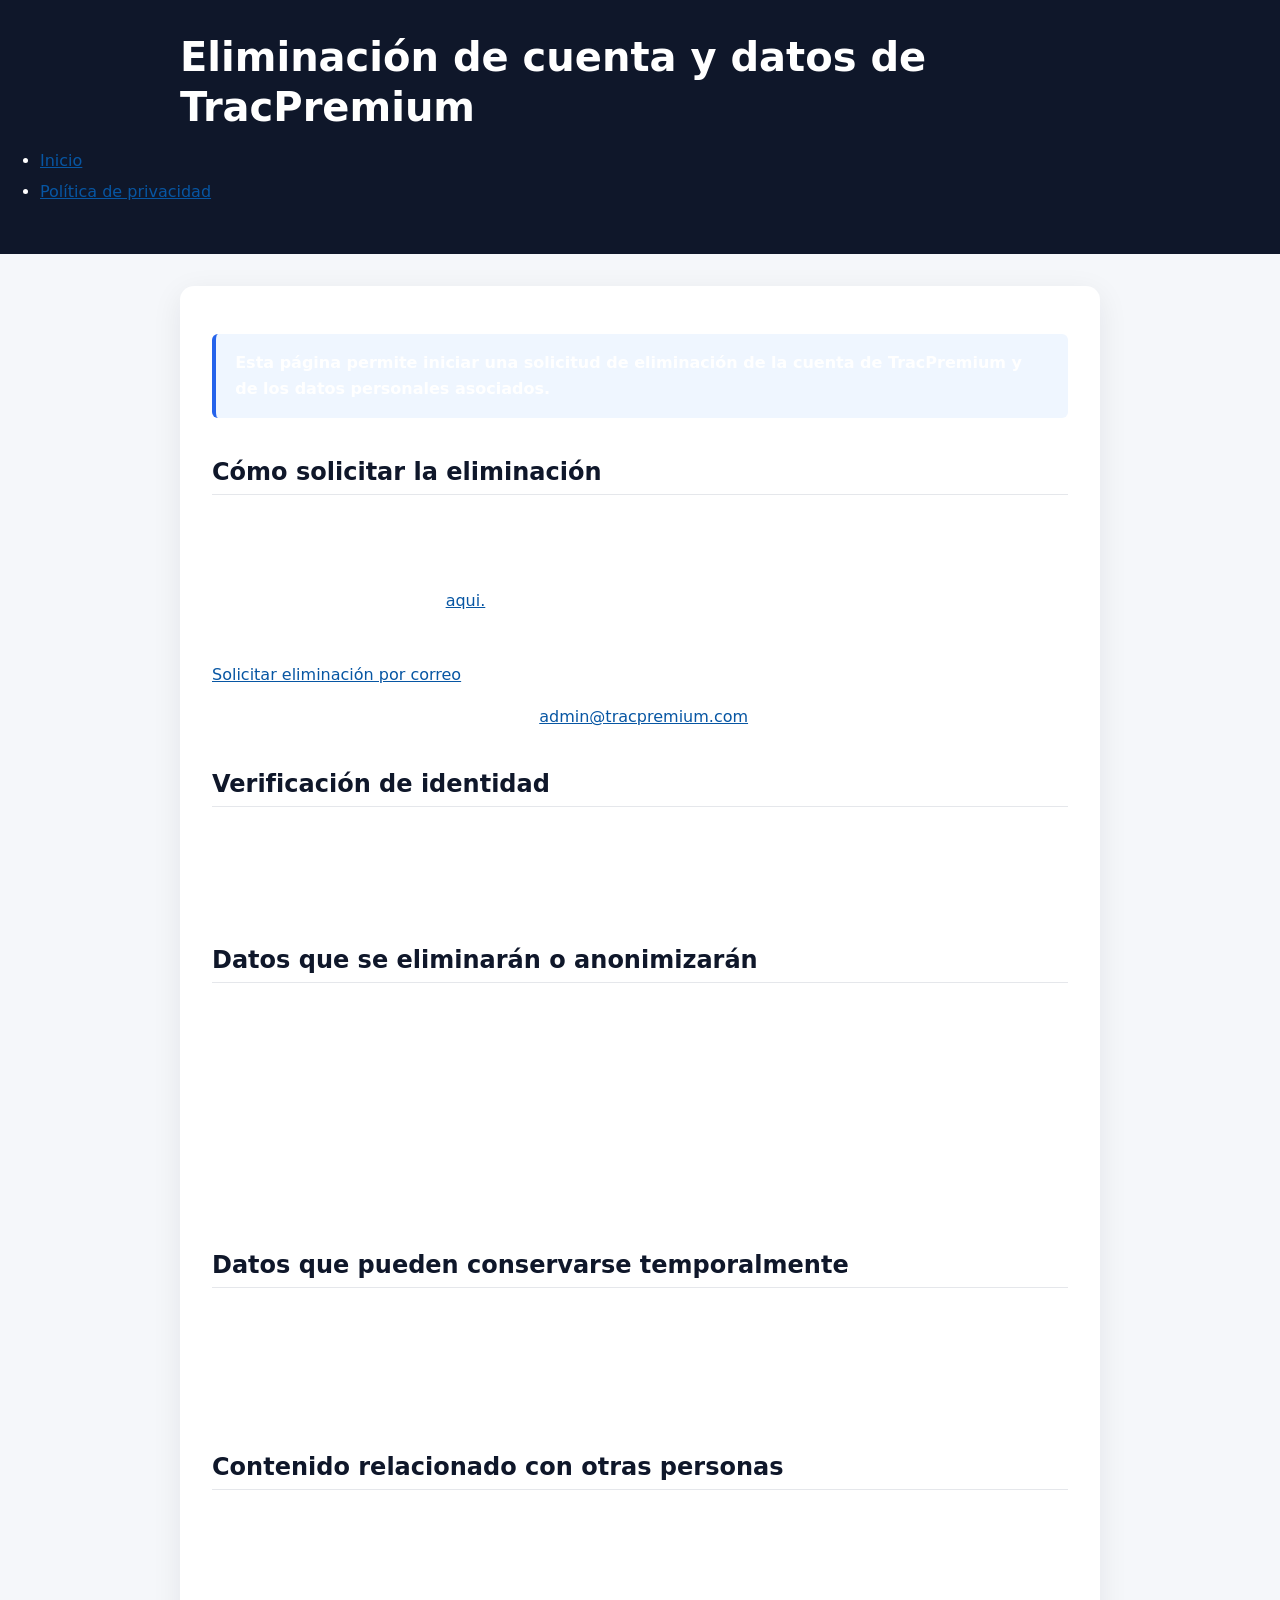
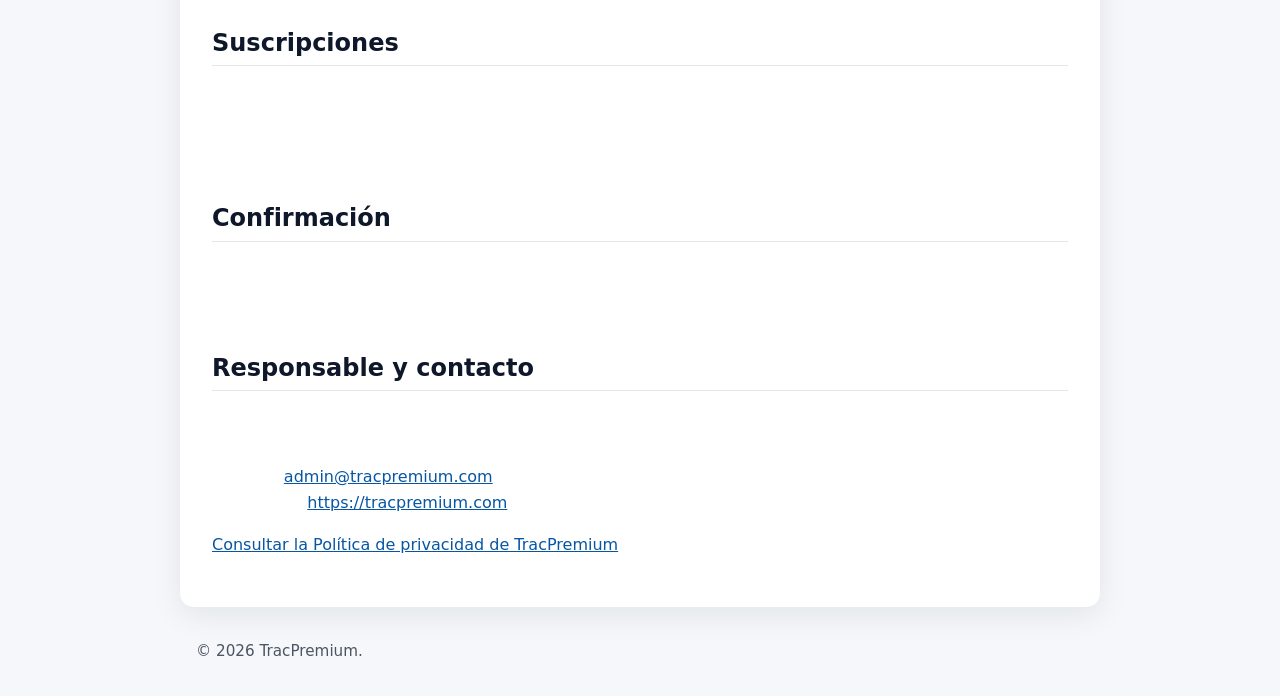
==== frontend/pages/EliminacionDeCuenta.html @ 428cd401 "first commit" ====
<!DOCTYPE html>
<html lang="es">
<head>
  <meta charset="UTF-8">
  <meta name="viewport" content="width=device-width, initial-scale=1.0">
  <meta name="description" content="Solicitud de eliminación de cuenta y datos de TracPremium.">
  <title>Eliminar cuenta | TracPremium</title>
    <link rel="stylesheet" href="../css/style.css">
</head>
<body class="privacy-policy">
  <header>
    <h1>Eliminación de cuenta y datos de TracPremium</h1>
    <nav>
      <ul>
        <li><a href="../index.html">Inicio</a></li>
        <li><a href="../pages/PoliticasDePrivacidad.html">Política de privacidad</a></li>
      </ul>
    </nav>
  </header>
  <main>
    <p class="notice"><strong>Esta página permite iniciar una solicitud de eliminación de la cuenta de TracPremium y de los datos personales asociados.</strong></p>

    <h2>Cómo solicitar la eliminación</h2>
    <p>Puedes iniciar la solicitud de cualquiera de estas maneras:</p>
    <ol>
      <li>Desde la aplicación: <strong>Perfil → Seguridad y Configuracion →  Eliminar cuenta</strong>.</li>
      <li>Por formulario solicitando <a href="./formulario.html">aqui.</a></li>
      <li>Por correo electrónico, pulsando el siguiente enlace:</li>
      
    </ol>
    <p><a href="mailto:admin@tracpremium.com?subject=Solicitud%20de%20eliminaci%C3%B3n%20de%20cuenta%20TracPremium&body=Nombre%20completo%3A%0ACorreo%20o%20tel%C3%A9fono%20asociado%3A%0ARol%20de%20usuario%3A%0A%0ASolicito%20la%20eliminaci%C3%B3n%20de%20mi%20cuenta%20de%20TracPremium%20y%20de%20los%20datos%20personales%20asociados.">Solicitar eliminación por correo</a></p>
    <p>También puedes escribir directamente a <a href="mailto:admin@tracpremium.com">admin@tracpremium.com</a>. <strong>Nunca envíes tu contraseña</strong>.</p>

    <h2>Verificación de identidad</h2>
    <p>Para proteger la cuenta frente a solicitudes no autorizadas, podremos pedir el correo electrónico o teléfono asociado, el nombre completo, el rol de usuario y un código de verificación u otra comprobación razonable.</p>

    <h2>Datos que se eliminarán o anonimizarán</h2>
    <ul>
      <li>Perfil, credenciales y tokens de sesión.</li>
      <li>Tokens de notificaciones y preferencias.</li>
      <li>Datos de contacto y fotografía de perfil.</li>
      <li>Documentos de verificación que ya no deban conservarse.</li>
      <li>Ubicaciones y datos técnicos que ya no sean necesarios.</li>
      <li>Contenido privado y otros datos vinculados a la cuenta que no estén sujetos a una obligación legítima de conservación.</li>
    </ul>

    <h2>Datos que pueden conservarse temporalmente</h2>
    <p>Algunos datos podrán permanecer bloqueados o restringidos durante el tiempo necesario para cumplir obligaciones legales, fiscales o contables; prevenir fraude o abuso; resolver pagos, viajes o reclamaciones; investigar incidencias de seguridad; defender derechos; o atender requerimientos de autoridades.</p>

    <h2>Contenido relacionado con otras personas</h2>
    <p>Determinados mensajes, registros de viajes, facturas, transacciones o valoraciones pueden conservarse cuando sean necesarios para otras partes, obligaciones legales o prevención del fraude. Cuando sea posible, se desvincularán de la identidad del usuario.</p>

    <h2>Suscripciones</h2>
    <p>La eliminación de la cuenta no cancela automáticamente una suscripción gestionada por Google Play, Stripe u otro proveedor externo. El usuario deberá revisar y cancelar la suscripción mediante el proveedor correspondiente cuando resulte necesario.</p>

    <h2>Confirmación</h2>
    <p>Una vez validada y procesada la solicitud, enviaremos una confirmación al correo electrónico o teléfono verificado. La eliminación permanente no puede deshacerse.</p>

    <h2>Responsable y contacto</h2>
    <p><strong>Responsable del tratamiento:</strong> Andrés Cudugnello<br>
       <strong>Condición:</strong> Persona física, titular de la marca TracPremium en España y responsable del tratamiento<br>
       <strong>Correo:</strong> <a href="mailto:admin@tracpremium.com">admin@tracpremium.com</a><br>
       <strong>Sitio web:</strong> <a href="https://tracpremium.com">https://tracpremium.com</a></p>

    <p><a href="https://tracpremium.com/politica-de-privacidad">Consultar la Política de privacidad de TracPremium</a></p>
  </main>
  <footer>© 2026 TracPremium.</footer>
</body>
</html>
---- frontend/css/style.css ----
:root {
  color-scheme: light dark;
}

* {
  box-sizing: border-box;
}
.index{
  background-image: url(../img/background.jpg);
  background-size: cover;
  background-position: center;
}
body.privacy-policy {
  margin: 0;
  font-family: system-ui, -apple-system, BlinkMacSystemFont, "Segoe UI", sans-serif;
  line-height: 1.65;
  background: #f5f7fa;
  color: #1f2937;
}

header {
  background: #0f172a;
  color: white;
  padding: 2rem 1rem;
}

header h1 {
  max-width: 920px;
  margin: 0 auto;
  font-size: clamp(1.8rem, 4vw, 2.5rem);
  color: white;
}

main {
  max-width: 920px;
  margin: 2rem auto;
  padding: 2rem;
  background: white;
  border-radius: 14px;
  box-shadow: 0 8px 30px rgba(15, 23, 42, 0.08);
}

h1,
h2,
h3 {
  line-height: 1.25;
  color: #0f172a;
  scroll-margin-top: 1rem;
}

h2 {
  margin-top: 2.4rem;
  padding-bottom: 0.45rem;
  border-bottom: 1px solid #e5e7eb;
}

h3 {
  margin-top: 1.7rem;
}

p {
  margin: 1rem 0;
  color: white;
}

ul,
ol {
  padding-left: 1.5rem;
}

li {
  margin: 0.3rem 0;
  color: white;
}

a {
  color: #0756a3;
  overflow-wrap: anywhere;
}

.notice {
  padding: 1rem 1.2rem;
  background: #eff6ff;
  border-left: 4px solid #2563eb;
  border-radius: 6px;
}

footer {
  max-width: 920px;
  margin: 0 auto 2rem;
  padding: 0 1rem;
  color: #4b5563;
  font-size: 0.95rem;
}

@media (max-width: 700px) {
  header {
    padding: 1.5rem 1rem;
  }

  main {
    margin: 1rem;
    padding: 1.25rem;
    border-radius: 10px;
  }

  h2 {
    margin-top: 2rem;
  }
}

@media (prefers-color-scheme: dark) {
  body.privacy-policy {
    background: #0b1120;
    color: #e5e7eb;
  }

  main {
    background: #111827;
    box-shadow: none;
  }

  header {
    background: #020617;
  }

  h1,
  h2,
  h3 {
    color: #f9fafb;
  }

  header h1 {
    color: white;
  }

  h2 {
    border-color: #374151;
  }

  a {
    color: #93c5fd;
  }

  .notice {
    background: #172554;
    border-left-color: #60a5fa;
  }

  footer {
    color: #9ca3af;
  }
}
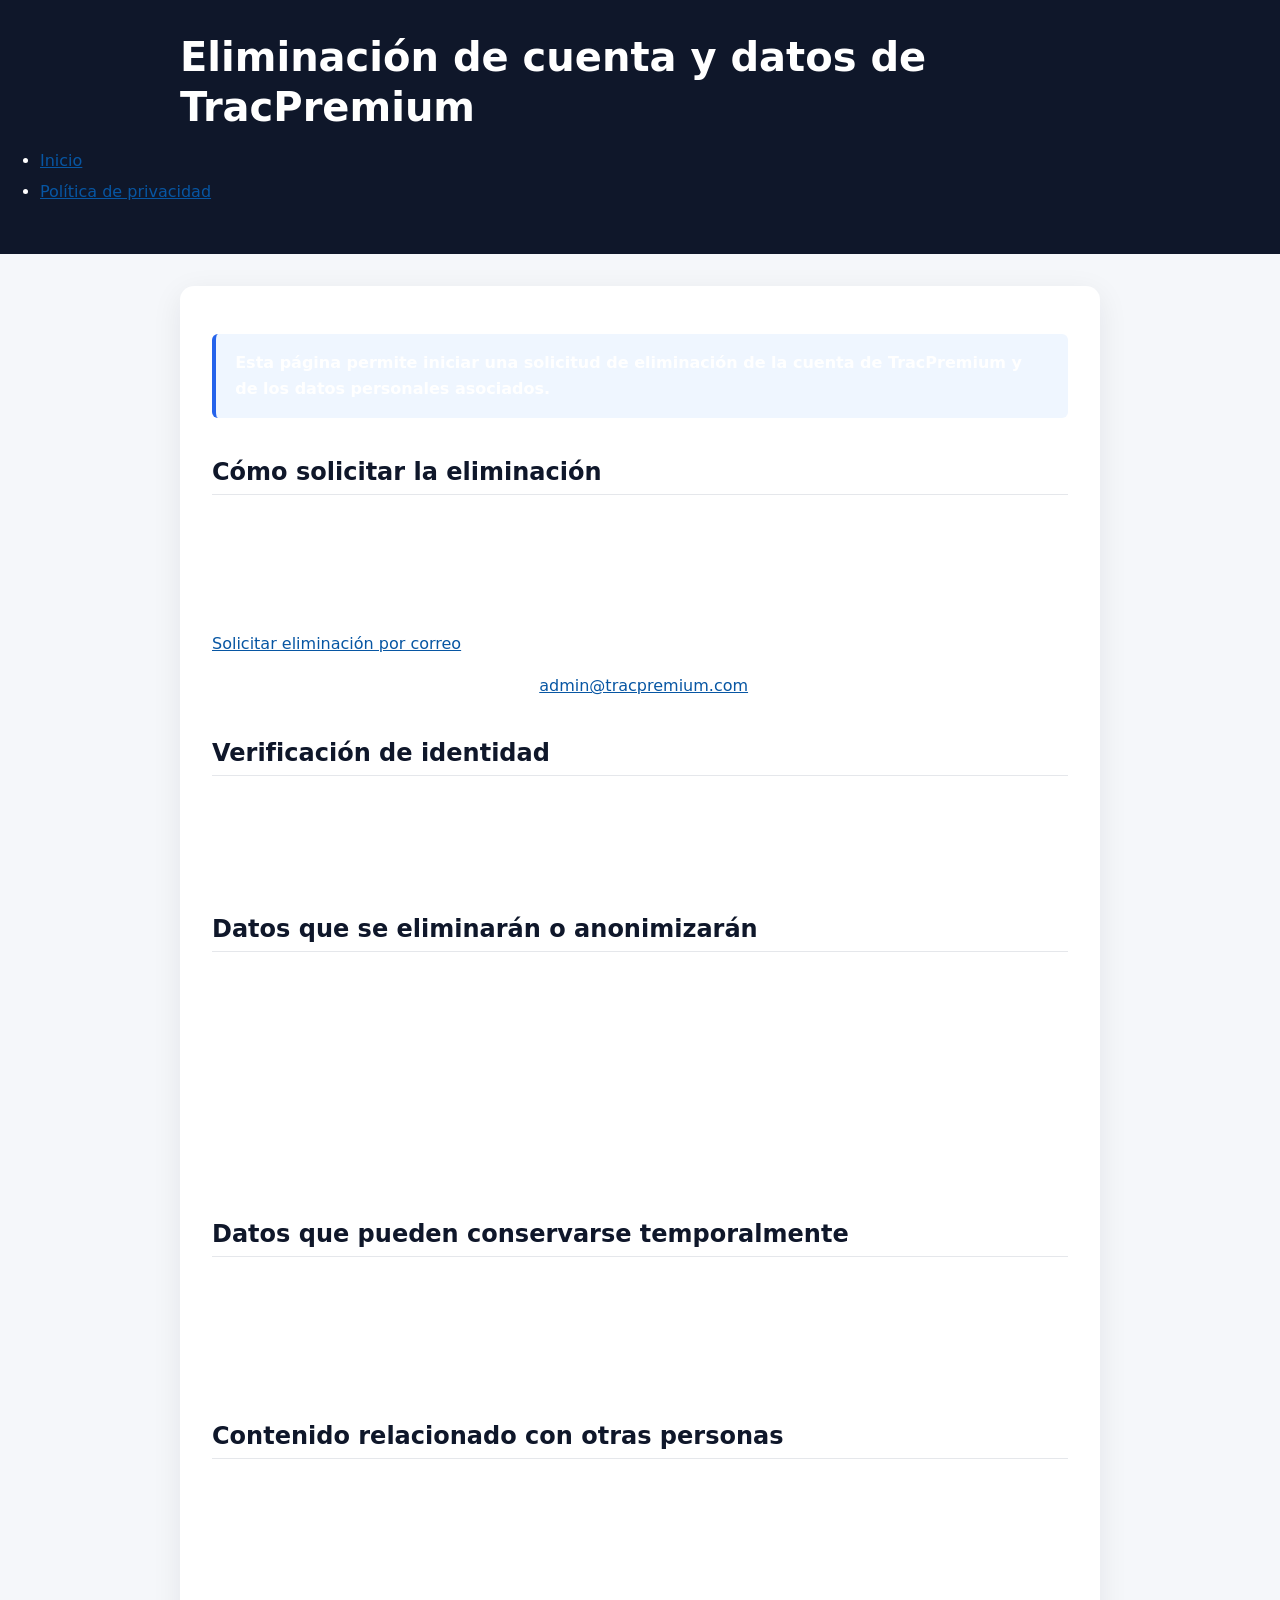
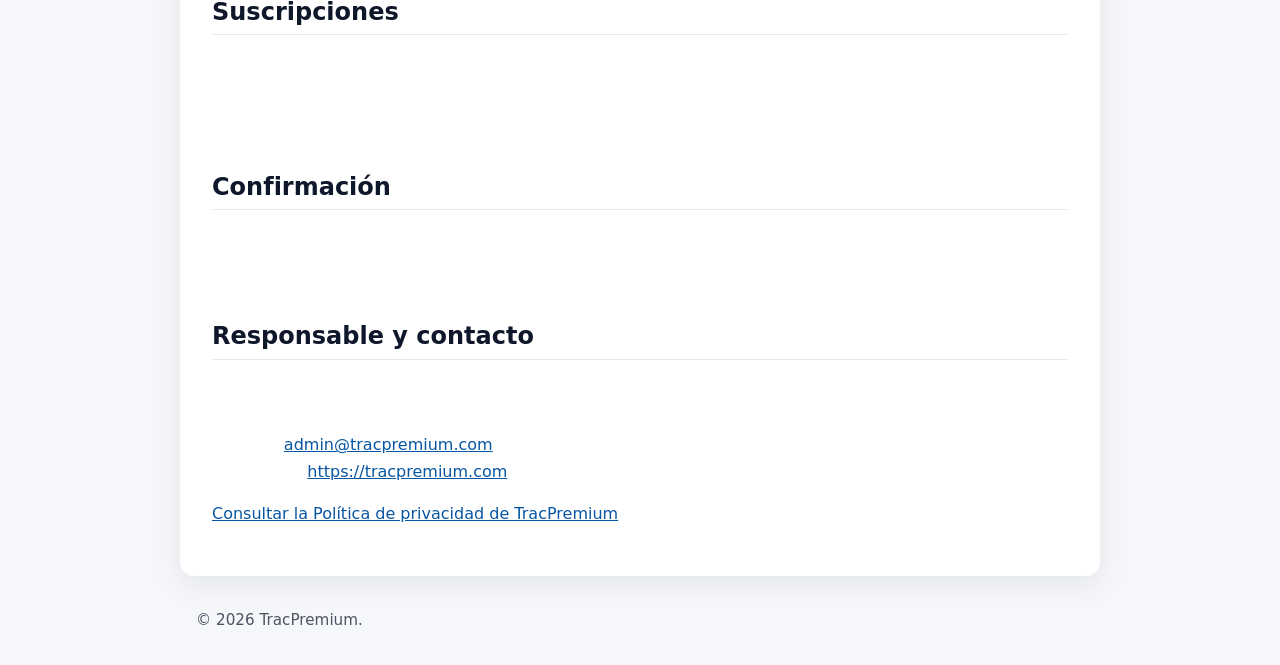
==== commit 82344ebd: "Remove form link for account deletion Removed the link to the form for account deletion requests." ====
--- a/frontend/pages/EliminacionDeCuenta.html
+++ b/frontend/pages/EliminacionDeCuenta.html
@@ -24,7 +24,6 @@
     <p>Puedes iniciar la solicitud de cualquiera de estas maneras:</p>
     <ol>
       <li>Desde la aplicación: <strong>Perfil → Seguridad y Configuracion →  Eliminar cuenta</strong>.</li>
-      <li>Por formulario solicitando <a href="./formulario.html">aqui.</a></li>
       <li>Por correo electrónico, pulsando el siguiente enlace:</li>
       
     </ol>
@@ -66,4 +65,4 @@
   </main>
   <footer>© 2026 TracPremium.</footer>
 </body>
-</html>+</html>
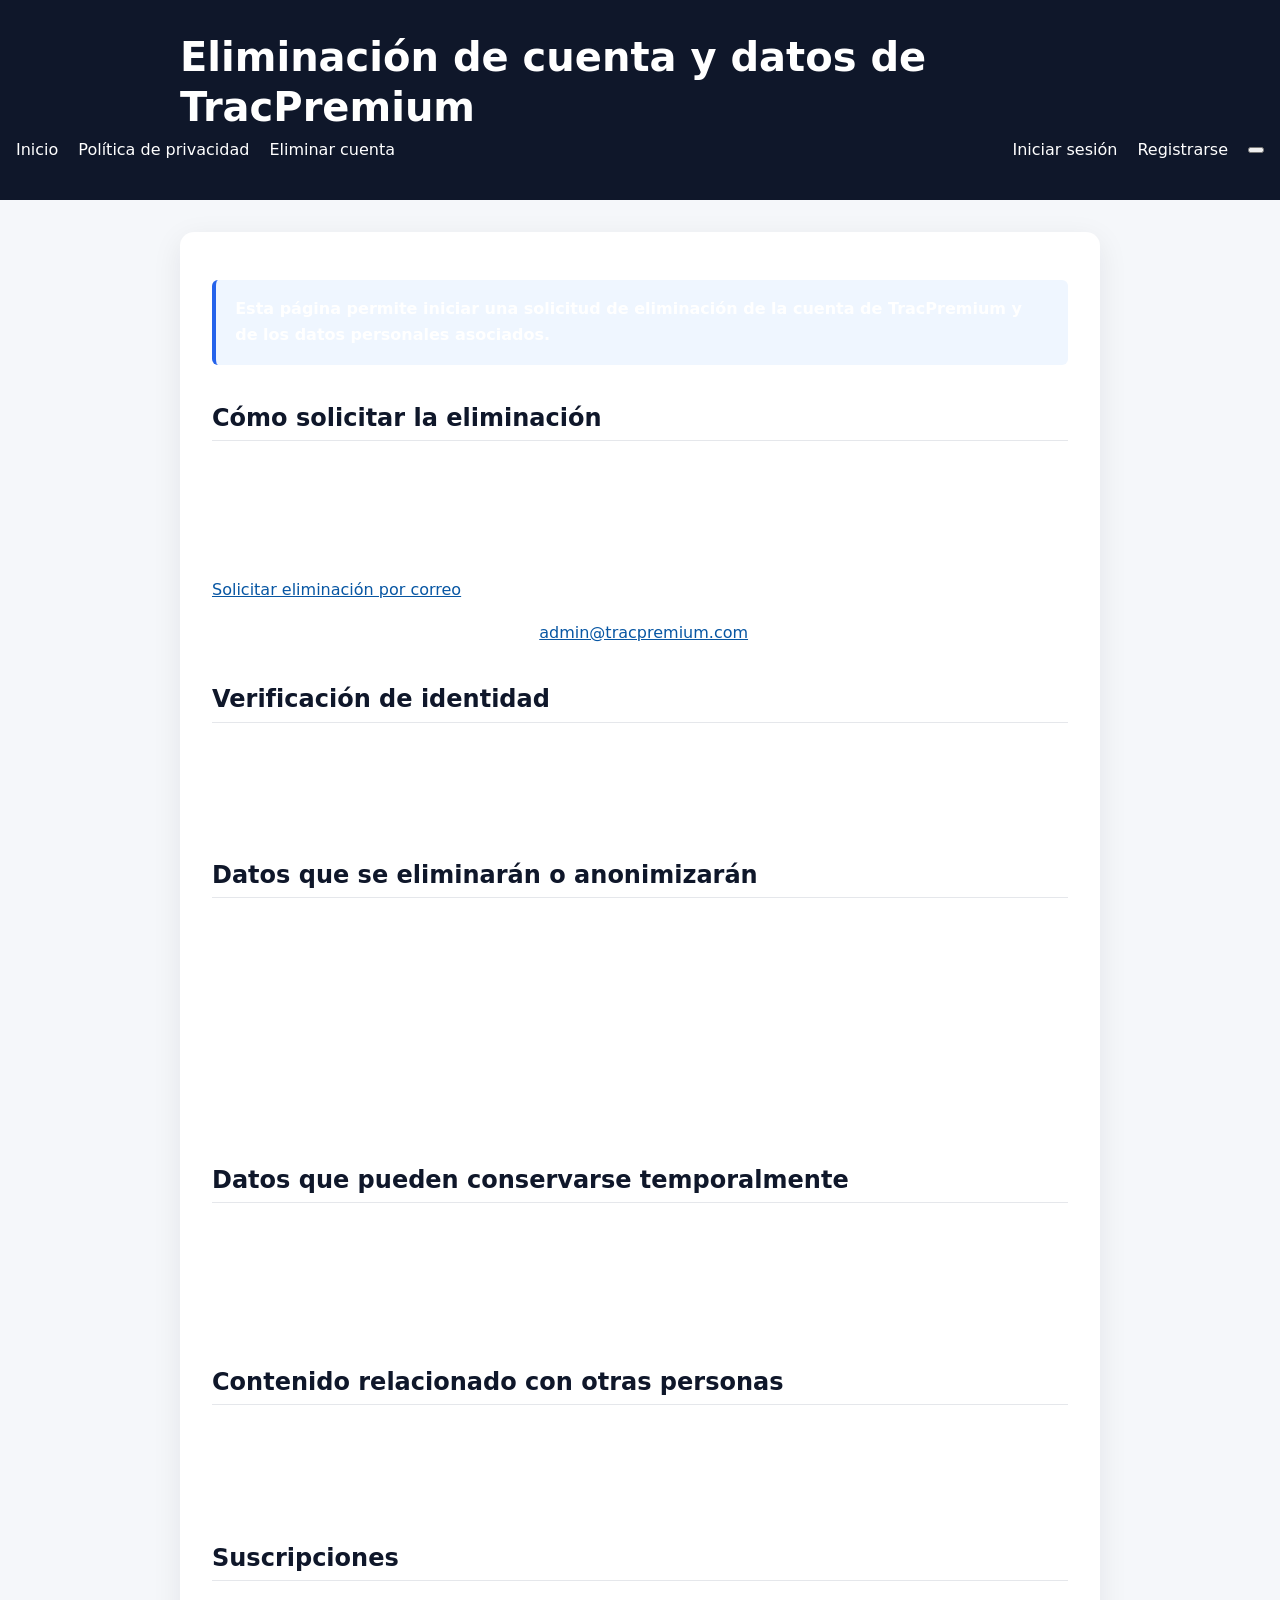
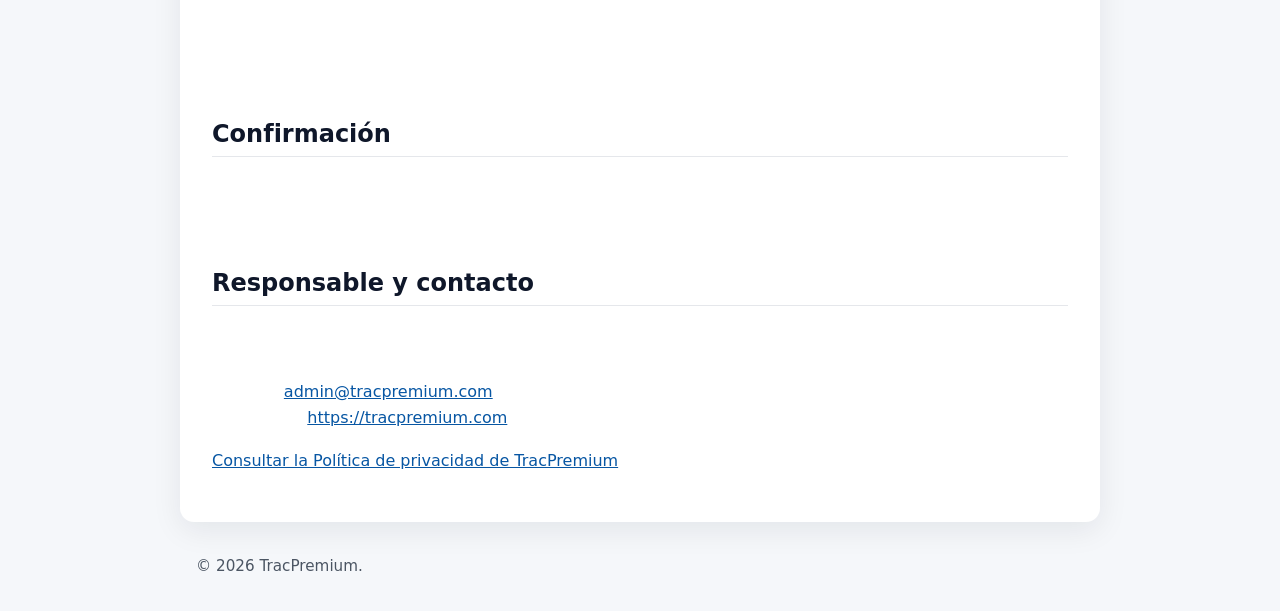
==== commit a4f787a5: "arreglos" ====
--- a/frontend/pages/EliminacionDeCuenta.html
+++ b/frontend/pages/EliminacionDeCuenta.html
@@ -10,11 +10,34 @@
 <body class="privacy-policy">
   <header>
     <h1>Eliminación de cuenta y datos de TracPremium</h1>
-    <nav>
-      <ul>
-        <li><a href="../index.html">Inicio</a></li>
-        <li><a href="../pages/PoliticasDePrivacidad.html">Política de privacidad</a></li>
-      </ul>
+       <nav class="nav">
+        <ul class="nav-menu" id="nav-menu">
+            <li><a href="../index.html">Inicio</a></li>
+            <li><a href="./PoliticasDePrivacidad.html">Política de privacidad</a></li>
+            <li><a href="./EliminacionDeCuenta.html">Eliminar cuenta</a></li>
+            
+        </ul>
+        <ul class="nav-menu-right">
+            <li><a href="#">Iniciar sesión</a></li>
+            <li><a href="#">Registrarse</a></li>
+            <!--<li><a href="#"><Label>Idioma</Label></a>
+                <ul>
+                    <li><a href="#">Español</a></li>
+                    <li><a href="#">English</a></li>
+                    <li><a href="#">Français</a></li>
+                    <li><a href="#">Deutsch</a></li>
+                    <li><a href="#">Português</a></li>
+                    <li><a href="#">Italiano</a></li>
+                    <li><a href="#">Polski</a></li>
+                    <li><a href="#">Nederlands</a></li>
+                    <li><a href="#">Русский</a></li>
+                    <li><a href="#">简体中文</a></li>
+                    
+                </ul>
+            </li>-->
+            <button class="burger-btn" data-target="nav-menu"></button>
+            
+        </ul>
     </nav>
   </header>
   <main>
--- a/frontend/css/style.css
+++ b/frontend/css/style.css
@@ -30,6 +30,30 @@
   font-size: clamp(1.8rem, 4vw, 2.5rem);
   color: white;
 }
+
+.nav {
+
+  display: flex;
+  align-items: center;
+  justify-content: space-between;
+  gap: 1rem;
+}
+
+.nav-menu,
+.nav-menu-right {
+  display: flex;
+  align-items: center;
+  gap: 1.25rem;
+  margin: 0;
+  padding: 0;
+  list-style: none;
+}
+
+.nav a {
+  color: white;
+  text-decoration: none;
+}
+
 
 main {
   max-width: 920px;
@@ -97,6 +121,22 @@
   header {
     padding: 1.5rem 1rem;
   }
+  
+
+     .nav-menu {
+    display: none;
+    position: absolute;
+    top: 100%;
+    right: 1rem;
+    left: 1rem;
+    flex-direction: column;
+    align-items: stretch;
+    padding: 1rem;
+    background: #0f172a;
+    border-radius: 12px;
+  }
+
+  
 
   main {
     margin: 1rem;
@@ -121,7 +161,7 @@
   }
 
   header {
-    background: #020617;
+    background: #000000;
   }
 
   h1,
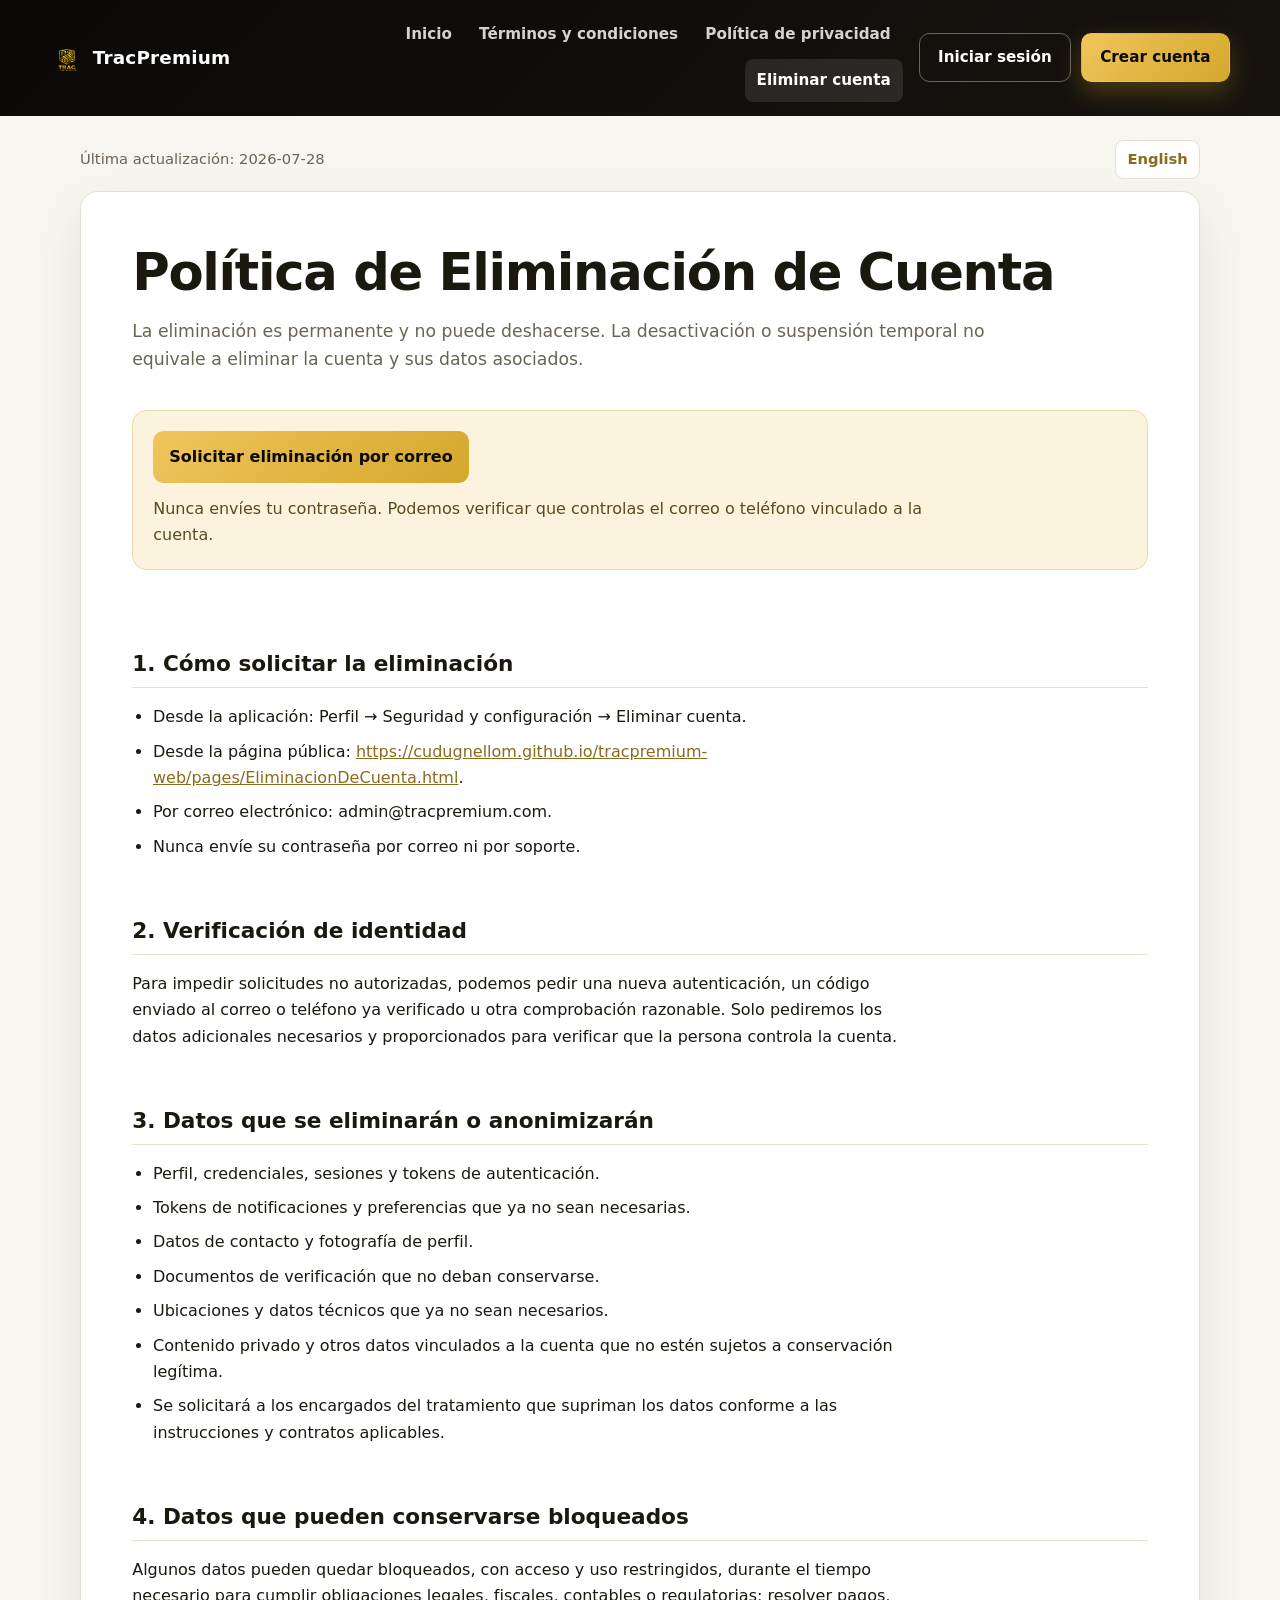
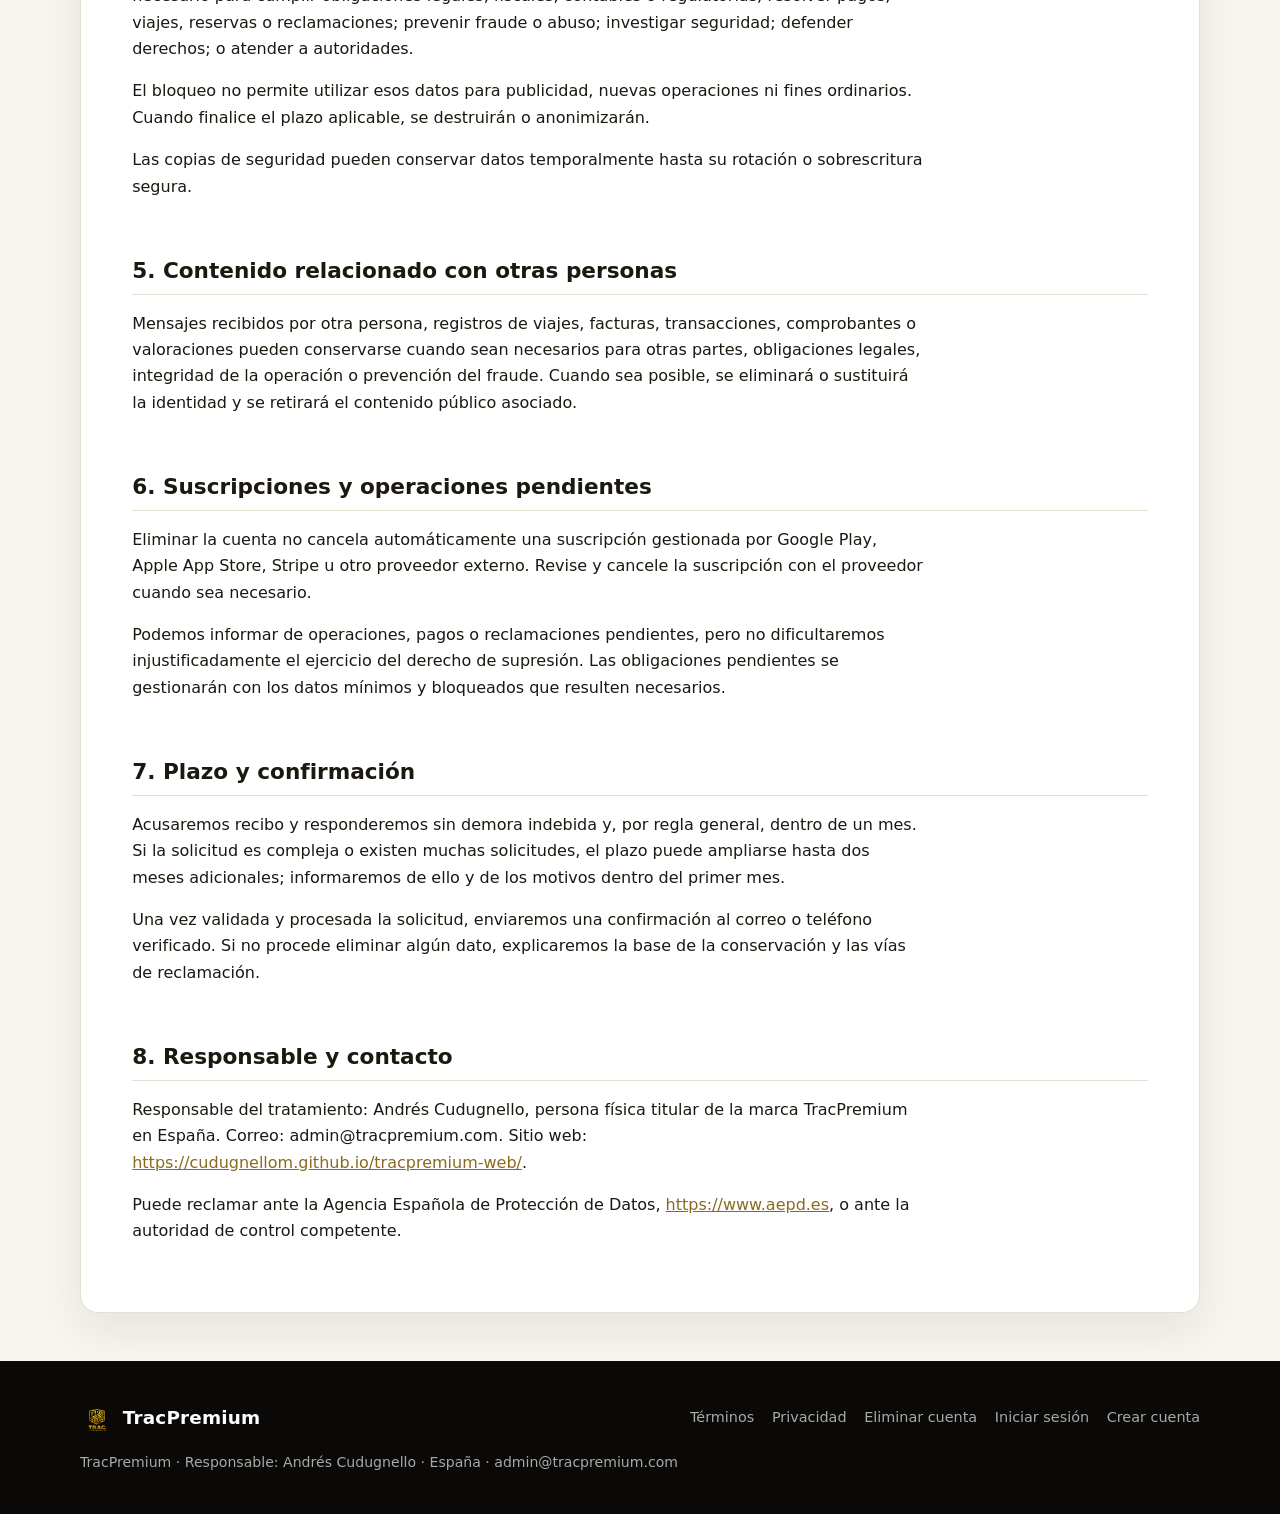
==== commit 95b4d28c: "Migrar sitio de docs/ a frontend/ con GitHub Actions Pages Agrega login, registro y verificacion de " ====
--- a/frontend/pages/EliminacionDeCuenta.html
+++ b/frontend/pages/EliminacionDeCuenta.html
@@ -1,91 +1,102 @@
-<!DOCTYPE html>
+<!doctype html>
 <html lang="es">
 <head>
-  <meta charset="UTF-8">
-  <meta name="viewport" content="width=device-width, initial-scale=1.0">
-  <meta name="description" content="Solicitud de eliminación de cuenta y datos de TracPremium.">
-  <title>Eliminar cuenta | TracPremium</title>
-    <link rel="stylesheet" href="../css/style.css">
+  <meta charset="utf-8">
+  <meta name="viewport" content="width=device-width, initial-scale=1">
+  <meta name="description" content="Procedimiento público para solicitar la eliminación de una cuenta de TracPremium y sus datos asociados.">
+  <link rel="canonical" href="https://cudugnellom.github.io/tracpremium-web/pages/EliminacionDeCuenta.html">
+  <link rel="alternate" hreflang="en" href="https://cudugnellom.github.io/tracpremium-web/pages/AccountDeletion.html">
+  <link rel="icon" href="../img/icon.png">
+  <link rel="stylesheet" href="../css/style.css">
+  <title>Política de Eliminación de Cuenta | TracPremium</title>
 </head>
-<body class="privacy-policy">
-  <header>
-    <h1>Eliminación de cuenta y datos de TracPremium</h1>
-       <nav class="nav">
-        <ul class="nav-menu" id="nav-menu">
-            <li><a href="../index.html">Inicio</a></li>
-            <li><a href="./PoliticasDePrivacidad.html">Política de privacidad</a></li>
-            <li><a href="./EliminacionDeCuenta.html">Eliminar cuenta</a></li>
-            
-        </ul>
-        <ul class="nav-menu-right">
-            <li><a href="#">Iniciar sesión</a></li>
-            <li><a href="#">Registrarse</a></li>
-            <!--<li><a href="#"><Label>Idioma</Label></a>
-                <ul>
-                    <li><a href="#">Español</a></li>
-                    <li><a href="#">English</a></li>
-                    <li><a href="#">Français</a></li>
-                    <li><a href="#">Deutsch</a></li>
-                    <li><a href="#">Português</a></li>
-                    <li><a href="#">Italiano</a></li>
-                    <li><a href="#">Polski</a></li>
-                    <li><a href="#">Nederlands</a></li>
-                    <li><a href="#">Русский</a></li>
-                    <li><a href="#">简体中文</a></li>
-                    
-                </ul>
-            </li>-->
-            <button class="burger-btn" data-target="nav-menu"></button>
-            
-        </ul>
-    </nav>
+<body>
+  <header class="site-header">
+    <nav class="site-nav" aria-label="Documentación legal">
+    <a class="brand" href="../index.html">
+      <img src="../img/icon.png" alt="" width="34" height="34">
+      TracPremium
+    </a>
+    <div class="nav-links">
+      <a  href="../index.html">Inicio</a>
+      <a  href="./TerminosYCondiciones.html">Términos y condiciones</a>
+      <a  href="./PoliticasDePrivacidad.html">Política de privacidad</a>
+      <a aria-current="page" href="./EliminacionDeCuenta.html">Eliminar cuenta</a>
+    </div>
+    <div class="nav-auth">
+      <a class="btn btn-ghost" href="./login.html">Iniciar sesión</a>
+      <a class="btn btn-primary" href="./registro.html">Crear cuenta</a>
+    </div>
+    <button class="nav-burger" type="button" aria-label="Abrir menú" aria-expanded="false"><span></span></button>
+  </nav>
   </header>
-  <main>
-    <p class="notice"><strong>Esta página permite iniciar una solicitud de eliminación de la cuenta de TracPremium y de los datos personales asociados.</strong></p>
-
-    <h2>Cómo solicitar la eliminación</h2>
-    <p>Puedes iniciar la solicitud de cualquiera de estas maneras:</p>
-    <ol>
-      <li>Desde la aplicación: <strong>Perfil → Seguridad y Configuracion →  Eliminar cuenta</strong>.</li>
-      <li>Por correo electrónico, pulsando el siguiente enlace:</li>
-      
-    </ol>
-    <p><a href="mailto:admin@tracpremium.com?subject=Solicitud%20de%20eliminaci%C3%B3n%20de%20cuenta%20TracPremium&body=Nombre%20completo%3A%0ACorreo%20o%20tel%C3%A9fono%20asociado%3A%0ARol%20de%20usuario%3A%0A%0ASolicito%20la%20eliminaci%C3%B3n%20de%20mi%20cuenta%20de%20TracPremium%20y%20de%20los%20datos%20personales%20asociados.">Solicitar eliminación por correo</a></p>
-    <p>También puedes escribir directamente a <a href="mailto:admin@tracpremium.com">admin@tracpremium.com</a>. <strong>Nunca envíes tu contraseña</strong>.</p>
-
-    <h2>Verificación de identidad</h2>
-    <p>Para proteger la cuenta frente a solicitudes no autorizadas, podremos pedir el correo electrónico o teléfono asociado, el nombre completo, el rol de usuario y un código de verificación u otra comprobación razonable.</p>
-
-    <h2>Datos que se eliminarán o anonimizarán</h2>
-    <ul>
-      <li>Perfil, credenciales y tokens de sesión.</li>
-      <li>Tokens de notificaciones y preferencias.</li>
-      <li>Datos de contacto y fotografía de perfil.</li>
-      <li>Documentos de verificación que ya no deban conservarse.</li>
-      <li>Ubicaciones y datos técnicos que ya no sean necesarios.</li>
-      <li>Contenido privado y otros datos vinculados a la cuenta que no estén sujetos a una obligación legítima de conservación.</li>
-    </ul>
-
-    <h2>Datos que pueden conservarse temporalmente</h2>
-    <p>Algunos datos podrán permanecer bloqueados o restringidos durante el tiempo necesario para cumplir obligaciones legales, fiscales o contables; prevenir fraude o abuso; resolver pagos, viajes o reclamaciones; investigar incidencias de seguridad; defender derechos; o atender requerimientos de autoridades.</p>
-
-    <h2>Contenido relacionado con otras personas</h2>
-    <p>Determinados mensajes, registros de viajes, facturas, transacciones o valoraciones pueden conservarse cuando sean necesarios para otras partes, obligaciones legales o prevención del fraude. Cuando sea posible, se desvincularán de la identidad del usuario.</p>
-
-    <h2>Suscripciones</h2>
-    <p>La eliminación de la cuenta no cancela automáticamente una suscripción gestionada por Google Play, Stripe u otro proveedor externo. El usuario deberá revisar y cancelar la suscripción mediante el proveedor correspondiente cuando resulte necesario.</p>
-
-    <h2>Confirmación</h2>
-    <p>Una vez validada y procesada la solicitud, enviaremos una confirmación al correo electrónico o teléfono verificado. La eliminación permanente no puede deshacerse.</p>
-
-    <h2>Responsable y contacto</h2>
-    <p><strong>Responsable del tratamiento:</strong> Andrés Cudugnello<br>
-       <strong>Condición:</strong> Persona física, titular de la marca TracPremium en España y responsable del tratamiento<br>
-       <strong>Correo:</strong> <a href="mailto:admin@tracpremium.com">admin@tracpremium.com</a><br>
-       <strong>Sitio web:</strong> <a href="https://tracpremium.com">https://tracpremium.com</a></p>
-
-    <p><a href="https://tracpremium.com/politica-de-privacidad">Consultar la Política de privacidad de TracPremium</a></p>
+  <main class="legal-shell">
+    <div class="document-tools">
+      <span>Última actualización: 2026-07-28</span>
+      <a class="language-switch" hreflang="en" lang="en" href="./AccountDeletion.html">English</a>
+    </div>
+    <article class="legal-document">
+      <h1>Política de Eliminación de Cuenta</h1>
+      <p class="lead">La eliminación es permanente y no puede deshacerse. La desactivación o suspensión temporal no equivale a eliminar la cuenta y sus datos asociados.</p>
+      <aside class="action-panel" aria-label="Solicitar eliminación por correo">
+    <a class="primary-button" href="mailto:admin@tracpremium.com?subject=Solicitud%20de%20eliminaci%C3%B3n%20de%20cuenta%20TracPremium&body=Solicito%20la%20eliminaci%C3%B3n%20de%20mi%20cuenta%20de%20TracPremium%20y%20de%20los%20datos%20personales%20asociados.%0A%0ANombre%20completo%3A%0ACorreo%20o%20tel%C3%A9fono%20asociado%3A%0ARol%20de%20usuario%3A%0A%0ANo%20incluyo%20mi%20contrase%C3%B1a.">Solicitar eliminación por correo</a>
+    <p>Nunca envíes tu contraseña. Podemos verificar que controlas el correo o teléfono vinculado a la cuenta.</p>
+  </aside>
+      <section>
+<h2>1. Cómo solicitar la eliminación</h2>
+<ul><li>Desde la aplicación: Perfil → Seguridad y configuración → Eliminar cuenta.</li><li>Desde la página pública: <a href="https://cudugnellom.github.io/tracpremium-web/pages/EliminacionDeCuenta.html" rel="noopener noreferrer">https://cudugnellom.github.io/tracpremium-web/pages/EliminacionDeCuenta.html</a>.</li><li>Por correo electrónico: admin@tracpremium.com.</li><li>Nunca envíe su contraseña por correo ni por soporte.</li></ul>
+</section>
+<section>
+<h2>2. Verificación de identidad</h2>
+<p>Para impedir solicitudes no autorizadas, podemos pedir una nueva autenticación, un código enviado al correo o teléfono ya verificado u otra comprobación razonable. Solo pediremos los datos adicionales necesarios y proporcionados para verificar que la persona controla la cuenta.</p>
+</section>
+<section>
+<h2>3. Datos que se eliminarán o anonimizarán</h2>
+<ul><li>Perfil, credenciales, sesiones y tokens de autenticación.</li><li>Tokens de notificaciones y preferencias que ya no sean necesarias.</li><li>Datos de contacto y fotografía de perfil.</li><li>Documentos de verificación que no deban conservarse.</li><li>Ubicaciones y datos técnicos que ya no sean necesarios.</li><li>Contenido privado y otros datos vinculados a la cuenta que no estén sujetos a conservación legítima.</li><li>Se solicitará a los encargados del tratamiento que supriman los datos conforme a las instrucciones y contratos aplicables.</li></ul>
+</section>
+<section>
+<h2>4. Datos que pueden conservarse bloqueados</h2>
+<p>Algunos datos pueden quedar bloqueados, con acceso y uso restringidos, durante el tiempo necesario para cumplir obligaciones legales, fiscales, contables o regulatorias; resolver pagos, viajes, reservas o reclamaciones; prevenir fraude o abuso; investigar seguridad; defender derechos; o atender a autoridades.</p>
+<p>El bloqueo no permite utilizar esos datos para publicidad, nuevas operaciones ni fines ordinarios. Cuando finalice el plazo aplicable, se destruirán o anonimizarán.</p>
+<p>Las copias de seguridad pueden conservar datos temporalmente hasta su rotación o sobrescritura segura.</p>
+</section>
+<section>
+<h2>5. Contenido relacionado con otras personas</h2>
+<p>Mensajes recibidos por otra persona, registros de viajes, facturas, transacciones, comprobantes o valoraciones pueden conservarse cuando sean necesarios para otras partes, obligaciones legales, integridad de la operación o prevención del fraude. Cuando sea posible, se eliminará o sustituirá la identidad y se retirará el contenido público asociado.</p>
+</section>
+<section>
+<h2>6. Suscripciones y operaciones pendientes</h2>
+<p>Eliminar la cuenta no cancela automáticamente una suscripción gestionada por Google Play, Apple App Store, Stripe u otro proveedor externo. Revise y cancele la suscripción con el proveedor cuando sea necesario.</p>
+<p>Podemos informar de operaciones, pagos o reclamaciones pendientes, pero no dificultaremos injustificadamente el ejercicio del derecho de supresión. Las obligaciones pendientes se gestionarán con los datos mínimos y bloqueados que resulten necesarios.</p>
+</section>
+<section>
+<h2>7. Plazo y confirmación</h2>
+<p>Acusaremos recibo y responderemos sin demora indebida y, por regla general, dentro de un mes. Si la solicitud es compleja o existen muchas solicitudes, el plazo puede ampliarse hasta dos meses adicionales; informaremos de ello y de los motivos dentro del primer mes.</p>
+<p>Una vez validada y procesada la solicitud, enviaremos una confirmación al correo o teléfono verificado. Si no procede eliminar algún dato, explicaremos la base de la conservación y las vías de reclamación.</p>
+</section>
+<section>
+<h2>8. Responsable y contacto</h2>
+<p>Responsable del tratamiento: Andrés Cudugnello, persona física titular de la marca TracPremium en España. Correo: admin@tracpremium.com. Sitio web: <a href="https://cudugnellom.github.io/tracpremium-web/" rel="noopener noreferrer">https://cudugnellom.github.io/tracpremium-web/</a>.</p>
+<p>Puede reclamar ante la Agencia Española de Protección de Datos, <a href="https://www.aepd.es" rel="noopener noreferrer">https://www.aepd.es</a>, o ante la autoridad de control competente.</p>
+</section>
+    </article>
   </main>
-  <footer>© 2026 TracPremium.</footer>
+  <footer class="site-footer">
+    <div class="home-shell">
+      <a class="brand" href="../index.html">
+        <img src="../img/icon.png" alt="" width="28" height="28">
+        TracPremium
+      </a>
+      <div class="footer-links">
+        <a href="./TerminosYCondiciones.html">Términos</a>
+        <a href="./PoliticasDePrivacidad.html">Privacidad</a>
+        <a href="./EliminacionDeCuenta.html">Eliminar cuenta</a>
+        <a href="./login.html">Iniciar sesión</a>
+        <a href="./registro.html">Crear cuenta</a>
+      </div>
+      <p>TracPremium · Responsable: Andrés Cudugnello · España · admin@tracpremium.com</p>
+    </div>
+  </footer>
+  <script src="../js/site.js" defer></script>
 </body>
 </html>
--- a/frontend/css/style.css
+++ b/frontend/css/style.css
@@ -1,193 +1,939 @@
 :root {
-  color-scheme: light dark;
-}
-
-* {
-  box-sizing: border-box;
-}
-.index{
-  background-image: url(../img/background.jpg);
-  background-size: cover;
-  background-position: center;
-}
-body.privacy-policy {
+  color-scheme: light;
+  --black: #0a0908;
+  --black-soft: #17140f;
+  --black-elevated: #211c14;
+  --gold-300: #f6d488;
+  --gold-400: #f0c55c;
+  --gold-500: #d4a72c;
+  --gold-600: #b08424;
+  --gold-700: #8a6a1d;
+  --ink: #1b1810;
+  --muted: #6b6355;
+  --surface: #ffffff;
+  --background: #f7f5ef;
+  --border: #e6e0d2;
+  --focus: #f0c55c;
+}
+
+* { box-sizing: border-box; }
+
+html { scroll-behavior: smooth; }
+
+body {
   margin: 0;
-  font-family: system-ui, -apple-system, BlinkMacSystemFont, "Segoe UI", sans-serif;
+  max-width: 100%;
+  overflow-x: hidden;
+  background: var(--background);
+  color: var(--ink);
+  font-family: Inter, ui-sans-serif, system-ui, -apple-system, BlinkMacSystemFont, "Segoe UI", sans-serif;
   line-height: 1.65;
-  background: #f5f7fa;
-  color: #1f2937;
-}
-
-header {
-  background: #0f172a;
-  color: white;
-  padding: 2rem 1rem;
-}
-
-header h1 {
-  max-width: 920px;
+}
+
+img { max-width: 100%; display: block; }
+
+a { color: var(--gold-700); }
+a:hover { text-decoration-thickness: 2px; }
+a:focus-visible {
+  outline: 3px solid var(--focus);
+  outline-offset: 3px;
+  border-radius: 3px;
+}
+
+/* ---------- Header / Nav ---------- */
+
+.site-header {
+  background: linear-gradient(135deg, var(--black), var(--black-soft));
+  color: #fff;
+  position: relative;
+  z-index: 30;
+}
+
+.site-nav {
+  width: min(1180px, calc(100% - 2rem));
   margin: 0 auto;
-  font-size: clamp(1.8rem, 4vw, 2.5rem);
-  color: white;
-}
-
-.nav {
-
+  padding: .85rem 0;
   display: flex;
   align-items: center;
   justify-content: space-between;
   gap: 1rem;
 }
 
-.nav-menu,
-.nav-menu-right {
-  display: flex;
-  align-items: center;
-  gap: 1.25rem;
+.brand {
+  display: flex;
+  align-items: center;
+  gap: .55rem;
+  color: #fff;
+  font-size: 1.15rem;
+  font-weight: 800;
+  letter-spacing: .01em;
+  text-decoration: none;
+  flex-shrink: 0;
+}
+
+.brand img {
+  height: 34px;
+  width: 34px;
+  object-fit: contain;
+}
+
+.nav-links {
+  min-width: 0;
+  display: flex;
+  align-items: center;
+  justify-content: flex-end;
+  flex-wrap: wrap;
+  gap: .2rem;
+}
+
+.nav-links a {
+  color: rgba(255,255,255,.82);
+  padding: .55rem .75rem;
+  border-radius: .55rem;
+  text-decoration: none;
+  font-size: .95rem;
+  font-weight: 600;
+}
+
+.nav-links a:hover,
+.nav-links a[aria-current="page"] {
+  color: #fff;
+  background: rgba(255,255,255,.1);
+}
+
+.nav-auth {
+  display: flex;
+  align-items: center;
+  gap: .6rem;
+  flex-shrink: 0;
+}
+
+.nav-burger {
+  display: none;
+  width: 42px;
+  height: 42px;
+  padding: 0;
+  border: 1px solid rgba(255,255,255,.25);
+  border-radius: .6rem;
+  background: rgba(255,255,255,.06);
+  cursor: pointer;
+  position: relative;
+}
+
+.nav-burger span,
+.nav-burger::before,
+.nav-burger::after {
+  content: "";
+  position: absolute;
+  left: 10px;
+  right: 10px;
+  height: 2px;
+  background: #fff;
+  border-radius: 2px;
+}
+
+.nav-burger::before { top: 14px; }
+.nav-burger span { top: 20px; }
+.nav-burger::after { top: 26px; }
+
+/* ---------- Buttons ---------- */
+
+.btn {
+  display: inline-flex;
+  align-items: center;
+  justify-content: center;
+  gap: .5rem;
+  padding: .68rem 1.15rem;
+  border-radius: .65rem;
+  border: 1px solid transparent;
+  font-weight: 800;
+  font-size: .95rem;
+  text-decoration: none;
+  cursor: pointer;
+  white-space: nowrap;
+  transition: transform .15s ease, box-shadow .15s ease, background .15s ease, border-color .15s ease;
+}
+
+.btn-primary {
+  background: linear-gradient(135deg, var(--gold-400), var(--gold-500));
+  color: var(--black);
+  box-shadow: 0 10px 24px rgba(212, 167, 44, .28);
+}
+
+.btn-primary:hover {
+  transform: translateY(-1px);
+  box-shadow: 0 14px 30px rgba(212, 167, 44, .38);
+}
+
+.btn-ghost {
+  background: transparent;
+  border-color: rgba(255,255,255,.35);
+  color: #fff;
+}
+
+.btn-ghost:hover { background: rgba(255,255,255,.1); }
+
+.btn-outline {
+  background: transparent;
+  border-color: var(--gold-600);
+  color: var(--gold-700);
+}
+
+.btn-outline:hover { background: rgba(212,167,44,.1); }
+
+.btn-block { width: 100%; }
+.btn-lg { padding: .9rem 1.5rem; font-size: 1.02rem; }
+
+/* ---------- Layout shells ---------- */
+
+.home-shell,
+.legal-shell {
+  min-width: 0;
+  width: min(1120px, calc(100% - 2rem));
+  margin: 0 auto;
+}
+
+.home-shell { padding: 0 0 4rem; }
+
+section.band { padding: 4.5rem 0; }
+section.band > .home-shell { padding: 0; }
+
+/* ---------- Hero ---------- */
+
+.hero {
+  position: relative;
+  padding: clamp(3.5rem, 10vw, 7.5rem) 1rem;
+  color: #fff;
+  text-align: center;
+  background:
+    linear-gradient(160deg, rgba(8,7,6,.94), rgba(10,9,8,.8) 55%, rgba(10,9,8,.94)),
+    url("../img/bg_nave_cargas.jpg") center 30% / cover no-repeat;
+}
+
+.hero-content {
+  width: min(760px, 100%);
+  margin: 0 auto;
+}
+
+.eyebrow {
+  display: inline-block;
+  color: var(--gold-400);
+  font-size: .78rem;
+  font-weight: 800;
+  letter-spacing: .14em;
+  text-transform: uppercase;
+}
+
+.hero h1 {
+  margin: .9rem 0 1.1rem;
+  font-size: clamp(2.1rem, 6vw, 3.6rem);
+  line-height: 1.08;
+  letter-spacing: -.02em;
+}
+
+.hero h1 em {
+  font-style: normal;
+  background: linear-gradient(135deg, var(--gold-300), var(--gold-500));
+  -webkit-background-clip: text;
+  background-clip: text;
+  color: transparent;
+}
+
+.hero p.lead-hero {
+  margin: 0 auto 2rem;
+  max-width: 620px;
+  font-size: 1.12rem;
+  color: rgba(255,255,255,.82);
+}
+
+.hero-actions {
+  display: flex;
+  align-items: center;
+  justify-content: center;
+  gap: .85rem;
+  flex-wrap: wrap;
+}
+
+.hero-stats {
+  margin: 3rem auto 0;
+  display: grid;
+  grid-template-columns: repeat(3, minmax(0,1fr));
+  gap: 1rem;
+  width: min(640px, 100%);
+}
+
+.hero-stats div {
+  padding: 1rem .5rem;
+  border: 1px solid rgba(255,255,255,.14);
+  border-radius: .8rem;
+  background: rgba(255,255,255,.05);
+}
+
+.hero-stats strong {
+  display: block;
+  font-size: 1.4rem;
+  color: var(--gold-400);
+}
+
+.hero-stats span {
+  font-size: .82rem;
+  color: rgba(255,255,255,.7);
+}
+
+/* ---------- Section headings ---------- */
+
+.section-head {
+  width: min(680px, 100%);
+  margin: 0 auto 2.75rem;
+  text-align: center;
+}
+
+.section-head h2 {
+  margin: .6rem 0 0;
+  font-size: clamp(1.6rem, 4vw, 2.3rem);
+  letter-spacing: -.02em;
+}
+
+.section-head p {
+  margin: .75rem 0 0;
+  color: var(--muted);
+}
+
+.band-dark { background: var(--black); color: #fff; }
+.band-dark .muted { color: rgba(255,255,255,.68); }
+.band-dark .section-head p { color: rgba(255,255,255,.68); }
+
+/* ---------- Roles ---------- */
+
+.roles-grid {
+  display: grid;
+  grid-template-columns: repeat(3, minmax(0, 1fr));
+  gap: 1.15rem;
+}
+
+.role-card {
+  padding: 1.75rem 1.5rem;
+  border: 1px solid var(--border);
+  border-radius: 1.1rem;
+  background: var(--surface);
+  box-shadow: 0 10px 30px rgba(27, 24, 16, .06);
+}
+
+.role-card .role-icon {
+  width: 46px;
+  height: 46px;
+  display: grid;
+  place-items: center;
+  border-radius: .7rem;
+  background: linear-gradient(135deg, var(--gold-400), var(--gold-600));
+  color: var(--black);
+  font-weight: 800;
+  margin-bottom: 1rem;
+}
+
+.role-card h3 { margin: 0 0 .5rem; font-size: 1.15rem; }
+.role-card p { margin: 0; color: var(--muted); font-size: .96rem; }
+
+/* ---------- Features ---------- */
+
+.feature-grid {
+  display: grid;
+  grid-template-columns: repeat(4, minmax(0, 1fr));
+  gap: 1rem;
+}
+
+.feature-card {
+  padding: 1.5rem 1.25rem;
+  border: 1px solid rgba(255,255,255,.12);
+  border-radius: 1rem;
+  background: rgba(255,255,255,.04);
+}
+
+.feature-card h3 {
+  margin: .9rem 0 .5rem;
+  font-size: 1.05rem;
+  color: #fff;
+}
+
+.feature-card p {
   margin: 0;
+  font-size: .92rem;
+  color: rgba(255,255,255,.68);
+}
+
+.feature-card .icon {
+  width: 40px;
+  height: 40px;
+  display: grid;
+  place-items: center;
+  border-radius: .65rem;
+  background: rgba(240, 197, 92, .15);
+  color: var(--gold-400);
+  font-weight: 800;
+}
+
+/* ---------- CTA banner ---------- */
+
+.cta-banner {
+  position: relative;
+  padding: clamp(2.5rem, 7vw, 4.5rem);
+  border-radius: 1.4rem;
+  color: #fff;
+  text-align: center;
+  background:
+    linear-gradient(150deg, rgba(8,7,6,.93), rgba(11,10,8,.86)),
+    url("../img/bg_tracoop.jpg") center 20% / cover no-repeat;
+  box-shadow: 0 24px 60px rgba(11, 10, 8, .25);
+}
+
+.cta-banner h2 {
+  margin: .5rem 0 .75rem;
+  font-size: clamp(1.6rem, 4.5vw, 2.4rem);
+}
+
+.cta-banner p {
+  margin: 0 auto 1.75rem;
+  max-width: 560px;
+  color: rgba(255,255,255,.78);
+}
+
+.cta-banner .hero-actions { margin: 0; }
+
+/* ---------- Document grid (legal hub) ---------- */
+
+.home-shell > section:not(.hero) { margin-top: 0; }
+
+.document-grid {
+  display: grid;
+  grid-template-columns: repeat(3, minmax(0, 1fr));
+  gap: 1rem;
+}
+
+.document-card {
+  min-height: 190px;
+  padding: 1.35rem;
+  display: flex;
+  flex-direction: column;
+  gap: .65rem;
+  border: 1px solid var(--border);
+  border-radius: 1rem;
+  background: var(--surface);
+  color: var(--ink);
+  box-shadow: 0 10px 30px rgba(27, 24, 16, .07);
+  text-decoration: none;
+  transition: transform .18s ease, box-shadow .18s ease;
+}
+
+.document-card:hover {
+  transform: translateY(-3px);
+  box-shadow: 0 16px 36px rgba(27, 24, 16, .12);
+  border-color: var(--gold-500);
+}
+
+.document-card strong { font-size: 1.15rem; color: var(--ink); }
+.document-card span:last-child { color: var(--muted); }
+.document-card .eyebrow { color: var(--gold-700); }
+
+.document-tools {
+  margin: 1.5rem 0 .75rem;
+  display: flex;
+  justify-content: space-between;
+  align-items: center;
+  gap: 1rem;
+  color: var(--muted);
+  font-size: .92rem;
+}
+
+.language-switch {
+  padding: .42rem .7rem;
+  border: 1px solid var(--border);
+  border-radius: .55rem;
+  background: #fff;
+  font-weight: 700;
+  text-decoration: none;
+  color: var(--gold-700);
+}
+
+/* ---------- Legal document article ---------- */
+
+.legal-document {
+  min-width: 0;
+  max-width: 100%;
+  margin-bottom: 3rem;
+  padding: clamp(1.35rem, 4vw, 3.5rem);
+  border: 1px solid var(--border);
+  border-radius: 1.1rem;
+  background: var(--surface);
+  box-shadow: 0 18px 45px rgba(27, 24, 16, .08);
+}
+
+.legal-document h1 {
+  margin: 0;
+  font-size: clamp(2rem, 6vw, 3.2rem);
+  line-height: 1.12;
+  letter-spacing: -.025em;
+}
+
+.lead {
+  margin: 1rem 0 2.25rem;
+  color: var(--muted);
+  font-size: 1.08rem;
+}
+
+.legal-document section {
+  padding-top: .25rem;
+}
+
+.legal-document h2 {
+  margin: 2.3rem 0 .85rem;
+  padding-bottom: .55rem;
+  border-bottom: 1px solid var(--border);
+  font-size: 1.35rem;
+  line-height: 1.3;
+}
+
+.legal-document p,
+.legal-document li { max-width: 78ch; }
+.legal-document p,
+.legal-document li,
+.legal-document a { overflow-wrap: anywhere; }
+.legal-document ul { padding-left: 1.3rem; }
+.legal-document li { margin: .5rem 0; }
+
+.action-panel {
+  margin: 1.5rem 0 2.5rem;
+  padding: 1.25rem;
+  border: 1px solid #ecd9a8;
+  border-radius: .9rem;
+  background: #fbf3de;
+}
+
+.primary-button {
+  display: inline-block;
+  padding: .8rem 1rem;
+  border-radius: .65rem;
+  background: linear-gradient(135deg, var(--gold-400), var(--gold-500));
+  color: var(--black);
+  font-weight: 800;
+  text-decoration: none;
+}
+
+.primary-button:hover { box-shadow: 0 10px 24px rgba(212,167,44,.3); }
+.action-panel p { margin: .8rem 0 0; color: #5a4a1f; }
+
+/* ---------- Auth pages ---------- */
+
+.auth-shell {
+  min-height: calc(100vh - 68px);
+  display: grid;
+  grid-template-columns: 1.1fr 1fr;
+  background: var(--black);
+}
+
+.auth-visual {
+  position: relative;
+  display: flex;
+  flex-direction: column;
+  justify-content: flex-end;
+  padding: 3rem;
+  color: #fff;
+  background:
+    linear-gradient(180deg, rgba(8,7,6,.4), rgba(8,7,6,.92)),
+    url("../img/bg_home.jpg") center / cover no-repeat;
+}
+
+.auth-visual h2 {
+  font-size: 1.7rem;
+  max-width: 380px;
+  margin: 0 0 .6rem;
+}
+
+.auth-visual p {
+  max-width: 380px;
+  color: rgba(255,255,255,.75);
+  margin: 0;
+}
+
+.auth-main {
+  display: flex;
+  align-items: center;
+  justify-content: center;
+  padding: 2.5rem 1.5rem;
+}
+
+.auth-card {
+  width: min(420px, 100%);
+  padding: 2.25rem;
+  border-radius: 1.2rem;
+  background: var(--surface);
+  box-shadow: 0 24px 60px rgba(0,0,0,.35);
+}
+
+.auth-card .brand {
+  color: var(--ink);
+  margin-bottom: 1.5rem;
+}
+
+.auth-card h1 {
+  font-size: 1.55rem;
+  margin: 0 0 .35rem;
+  letter-spacing: -.02em;
+}
+
+.auth-card .lead-auth {
+  margin: 0 0 1.75rem;
+  color: var(--muted);
+  font-size: .96rem;
+}
+
+.form-field {
+  margin-bottom: 1.1rem;
+  text-align: left;
+}
+
+.form-field label {
+  display: block;
+  margin-bottom: .4rem;
+  font-size: .88rem;
+  font-weight: 700;
+  color: var(--ink);
+}
+
+.form-field input {
+  width: 100%;
+  padding: .7rem .85rem;
+  border: 1px solid var(--border);
+  border-radius: .6rem;
+  font-size: .96rem;
+  font-family: inherit;
+  background: var(--background);
+  color: var(--ink);
+}
+
+.form-field input:focus-visible {
+  outline: 3px solid var(--focus);
+  outline-offset: 1px;
+  border-color: var(--gold-500);
+}
+
+.form-note {
+  margin-top: 1.1rem;
+  font-size: .88rem;
+  color: var(--muted);
+  text-align: center;
+}
+
+.form-banner {
+  margin-bottom: 1.25rem;
+  padding: .8rem 1rem;
+  border: 1px solid #ecd9a8;
+  border-radius: .7rem;
+  background: #fbf3de;
+  color: #5a4a1f;
+  font-size: .86rem;
+  display: none;
+}
+
+.form-banner.is-visible { display: block; }
+
+.form-banner a {
+  display: inline-block;
+  margin-top: .5rem;
+  font-weight: 700;
+  color: var(--gold-700);
+}
+
+/* Role picker (registro) */
+
+.role-picker {
+  display: grid;
+  grid-template-columns: repeat(3, minmax(0,1fr));
+  gap: .6rem;
+  margin-bottom: 1.5rem;
+}
+
+.role-option { position: relative; }
+
+.role-option input {
+  position: absolute;
+  opacity: 0;
+  inset: 0;
+  cursor: pointer;
+}
+
+.role-option span {
+  display: flex;
+  flex-direction: column;
+  align-items: center;
+  gap: .4rem;
+  padding: .85rem .5rem;
+  border: 1.5px solid var(--border);
+  border-radius: .75rem;
+  text-align: center;
+  font-size: .82rem;
+  font-weight: 700;
+  color: var(--muted);
+}
+
+.role-option input:checked + span {
+  border-color: var(--gold-500);
+  background: rgba(212,167,44,.1);
+  color: var(--ink);
+}
+
+.role-option input:focus-visible + span {
+  outline: 3px solid var(--focus);
+  outline-offset: 2px;
+}
+
+.form-optional {
+  font-weight: 400;
+  color: var(--muted);
+  text-transform: none;
+}
+
+.form-hint {
+  margin: .4rem 0 0;
+  font-size: .8rem;
+  color: var(--muted);
+}
+
+.form-error {
+  margin: 0 0 1.1rem;
+  font-size: .86rem;
+  color: #a3312a;
+  display: none;
+}
+
+.form-error.is-visible { display: block; }
+
+.password-field { position: relative; }
+
+.password-field input { padding-right: 2.7rem; }
+
+.password-toggle {
+  position: absolute;
+  top: 0;
+  right: 0;
+  bottom: 0;
+  width: 2.6rem;
+  display: flex;
+  align-items: center;
+  justify-content: center;
+  background: none;
+  border: 0;
+  color: var(--muted);
+  cursor: pointer;
+}
+
+.password-toggle:focus-visible {
+  outline: 3px solid var(--focus);
+  outline-offset: -3px;
+  border-radius: .5rem;
+}
+
+.notice-card {
+  display: flex;
+  gap: .65rem;
+  align-items: flex-start;
+  padding: .9rem 1rem;
+  margin-bottom: 1.25rem;
+  border: 1px solid #ecd9a8;
+  border-radius: .75rem;
+  background: #fbf3de;
+}
+
+.notice-card svg { flex-shrink: 0; color: var(--gold-600); margin-top: .1rem; }
+
+.notice-card p {
+  margin: 0;
+  font-size: .82rem;
+  line-height: 1.5;
+  color: #5a4a1f;
+}
+
+.checkbox-row {
+  display: flex;
+  align-items: flex-start;
+  gap: .6rem;
+  margin-bottom: 1.25rem;
+}
+
+.checkbox-row input[type="checkbox"] {
+  width: 1.15rem;
+  height: 1.15rem;
+  margin-top: .15rem;
+  accent-color: var(--gold-500);
+  flex-shrink: 0;
+}
+
+.checkbox-row label {
+  font-size: .86rem;
+  color: var(--muted);
+  line-height: 1.5;
+}
+
+.code-input {
+  text-align: center;
+  font-size: 1.4rem;
+  letter-spacing: .6rem;
+  font-weight: 700;
+}
+
+.resend-row {
+  margin-top: 1.4rem;
+  text-align: center;
+}
+
+.resend-row p {
+  margin: 0 0 .3rem;
+  font-size: .88rem;
+  color: var(--muted);
+}
+
+.resend-row button {
+  background: none;
+  border: 0;
   padding: 0;
-  list-style: none;
-}
-
-.nav a {
-  color: white;
-  text-decoration: none;
-}
-
-
-main {
-  max-width: 920px;
-  margin: 2rem auto;
-  padding: 2rem;
-  background: white;
-  border-radius: 14px;
-  box-shadow: 0 8px 30px rgba(15, 23, 42, 0.08);
-}
-
-h1,
-h2,
-h3 {
-  line-height: 1.25;
-  color: #0f172a;
-  scroll-margin-top: 1rem;
-}
-
-h2 {
-  margin-top: 2.4rem;
-  padding-bottom: 0.45rem;
-  border-bottom: 1px solid #e5e7eb;
-}
-
-h3 {
-  margin-top: 1.7rem;
-}
-
-p {
-  margin: 1rem 0;
-  color: white;
-}
-
-ul,
-ol {
-  padding-left: 1.5rem;
-}
-
-li {
-  margin: 0.3rem 0;
-  color: white;
-}
-
-a {
-  color: #0756a3;
-  overflow-wrap: anywhere;
-}
-
-.notice {
-  padding: 1rem 1.2rem;
-  background: #eff6ff;
-  border-left: 4px solid #2563eb;
-  border-radius: 6px;
-}
-
-footer {
-  max-width: 920px;
-  margin: 0 auto 2rem;
-  padding: 0 1rem;
-  color: #4b5563;
-  font-size: 0.95rem;
-}
-
-@media (max-width: 700px) {
-  header {
-    padding: 1.5rem 1rem;
+  font-size: .9rem;
+  font-weight: 700;
+  color: var(--gold-700);
+  cursor: pointer;
+}
+
+.resend-row button:disabled {
+  color: var(--muted);
+  font-weight: 400;
+  cursor: default;
+}
+
+/* ---------- Footer ---------- */
+
+.site-footer {
+  background: var(--black);
+  color: rgba(255,255,255,.65);
+}
+
+.site-footer .home-shell {
+  padding: 2.5rem 0;
+  display: flex;
+  align-items: center;
+  justify-content: space-between;
+  gap: 1rem;
+  flex-wrap: wrap;
+}
+
+.site-footer .brand { color: #fff; }
+.site-footer .footer-links { display: flex; gap: 1.1rem; flex-wrap: wrap; }
+.site-footer .footer-links a { color: rgba(255,255,255,.65); text-decoration: none; font-size: .9rem; }
+.site-footer .footer-links a:hover { color: #fff; }
+.site-footer p { margin: 0; font-size: .88rem; }
+
+.legal-shell + .site-footer,
+body > .site-footer:not(.footer-dark-shell) {}
+
+.site-footer.legal-footer {
+  background: transparent;
+  color: var(--muted);
+}
+
+.site-footer.legal-footer .home-shell {
+  width: min(1020px, calc(100% - 2rem));
+  padding: 0 0 2rem;
+  justify-content: flex-start;
+}
+
+/* ---------- Responsive ---------- */
+
+@media (max-width: 980px) {
+  .feature-grid { grid-template-columns: repeat(2, minmax(0,1fr)); }
+  .auth-shell { grid-template-columns: 1fr; }
+  .auth-visual { display: none; }
+}
+
+@media (max-width: 780px) {
+  .nav-burger { display: block; }
+
+  .nav-links,
+  .nav-auth {
+    display: none;
+    width: 100%;
   }
-  
-
-     .nav-menu {
-    display: none;
-    position: absolute;
-    top: 100%;
-    right: 1rem;
-    left: 1rem;
+
+  .site-nav.is-open .nav-links,
+  .site-nav.is-open .nav-auth {
+    display: flex;
+  }
+
+  .site-nav {
+    width: 100%;
+    padding: .85rem 1rem;
+    flex-wrap: wrap;
+  }
+
+  .site-nav.is-open .nav-links {
+    order: 3;
     flex-direction: column;
     align-items: stretch;
-    padding: 1rem;
-    background: #0f172a;
-    border-radius: 12px;
+    gap: .25rem;
+    margin-top: .75rem;
+    padding-top: .75rem;
+    border-top: 1px solid rgba(255,255,255,.14);
   }
 
-  
-
-  main {
-    margin: 1rem;
+  .site-nav.is-open .nav-auth {
+    order: 4;
+    flex-direction: column;
+    align-items: stretch;
+    gap: .5rem;
+    margin-top: .6rem;
+  }
+
+  .nav-links a { padding: .65rem .5rem; }
+
+  .roles-grid,
+  .feature-grid,
+  .document-grid { grid-template-columns: 1fr; }
+
+  .hero-stats { grid-template-columns: 1fr; }
+
+  .document-tools { align-items: flex-start; flex-direction: column; }
+  .home-shell { padding-top: 0; }
+  .legal-shell {
+    width: 100%;
+    padding: 0 .75rem;
+  }
+  .legal-document {
+    width: calc(100vw - 1.5rem);
+    max-width: calc(100vw - 1.5rem);
     padding: 1.25rem;
-    border-radius: 10px;
+    overflow: hidden;
   }
-
-  h2 {
-    margin-top: 2rem;
+  .legal-document h1 {
+    max-width: 100%;
+    font-size: clamp(1.75rem, 9vw, 2.4rem);
+    overflow-wrap: anywhere;
+    word-break: break-word;
   }
-}
-
-@media (prefers-color-scheme: dark) {
-  body.privacy-policy {
-    background: #0b1120;
-    color: #e5e7eb;
+  .legal-document p,
+  .legal-document li,
+  .legal-document a,
+  .action-panel,
+  .primary-button { max-width: 100%; }
+  .primary-button {
+    white-space: normal;
+    text-align: center;
   }
 
-  main {
-    background: #111827;
-    box-shadow: none;
-  }
-
-  header {
-    background: #000000;
-  }
-
-  h1,
-  h2,
-  h3 {
-    color: #f9fafb;
-  }
-
-  header h1 {
-    color: white;
-  }
-
-  h2 {
-    border-color: #374151;
-  }
-
-  a {
-    color: #93c5fd;
-  }
-
-  .notice {
-    background: #172554;
-    border-left-color: #60a5fa;
-  }
-
-  footer {
-    color: #9ca3af;
-  }
-}+  .role-picker { grid-template-columns: 1fr 1fr; }
+  .auth-card { padding: 1.5rem; }
+  .site-footer .home-shell { flex-direction: column; align-items: flex-start; }
+}
+
+@media print {
+  body { background: #fff; }
+  .site-header, .document-tools, .site-footer, .action-panel { display: none; }
+  .legal-shell { width: 100%; }
+  .legal-document { border: 0; box-shadow: none; padding: 0; }
+  a { color: #000; text-decoration: none; }
+}
